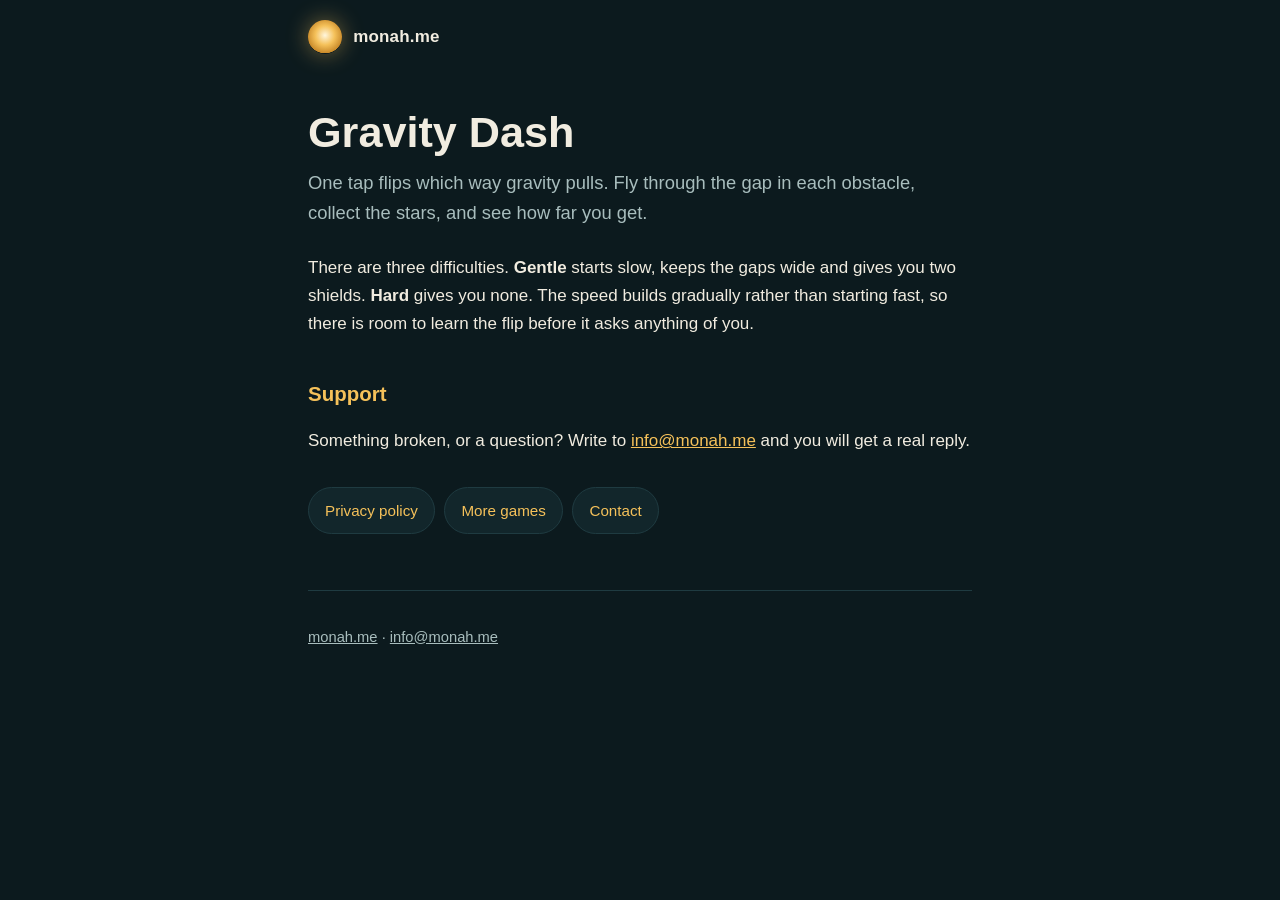
==== gravitydash/index.html @ b09e7050 "Add Gravity Dash pages: support and privacy policy Both stores require a reachable privacy policy be" ====
<!doctype html>
<html lang="en">
<head>
<meta charset="utf-8">
<meta name="viewport" content="width=device-width, initial-scale=1">
<title>Gravity Dash</title>
<meta name="description" content="One tap flips gravity. Dodge the obstacles, collect the stars.">
<link rel="stylesheet" href="../style.css">
</head>
<body>
<header class="site"><span class="mark"></span><a href="../">monah.me</a></header>
<div class="wrap">
  <h1>Gravity Dash</h1>
  <p class="lede">One tap flips which way gravity pulls. Fly through the gap in each obstacle, collect the stars, and see how far you get.</p>

  <p>There are three difficulties. <strong>Gentle</strong> starts slow, keeps the gaps wide and gives you two shields. <strong>Hard</strong> gives you none. The speed builds gradually rather than starting fast, so there is room to learn the flip before it asks anything of you.</p>

  <h2>Support</h2>
  <p>Something broken, or a question? Write to <a href="mailto:info@monah.me">info@monah.me</a> and you will get a real reply.</p>

  <ul class="nav">
    <li><a href="privacy.html">Privacy policy</a></li>
    <li><a href="../">More games</a></li>
    <li><a href="mailto:info@monah.me">Contact</a></li>
  </ul>
  <footer><p><a href="../">monah.me</a> &middot; <a href="mailto:info@monah.me">info@monah.me</a></p></footer>
</div>
</body>
</html>
---- style.css ----
/* Luma Garden - the public site.
   One stylesheet, no build step, no external requests: GitHub Pages serves
   these files exactly as they are. */

:root {
  --night: #0c1a1e;
  --night-soft: #12262b;
  --edge: #1f3b41;
  --cream: #f1ece0;
  --muted: #a8bdbd;
  --gold: #f5c15a;
  --leaf: #7fc0a0;
}

* { box-sizing: border-box; }

body {
  margin: 0;
  background: var(--night);
  color: var(--cream);
  font: 17px/1.65 -apple-system, BlinkMacSystemFont, "Segoe UI", Roboto, sans-serif;
  -webkit-text-size-adjust: 100%;
}

.wrap {
  max-width: 44rem;
  margin: 0 auto;
  padding: 2rem 1.25rem 4rem;
}

header.site {
  display: flex;
  align-items: center;
  gap: .7rem;
  padding: 1.25rem 1.25rem 0;
  max-width: 44rem;
  margin: 0 auto;
}

header.site .mark {
  width: 34px;
  height: 34px;
  border-radius: 50%;
  background: radial-gradient(circle at 50% 45%, #fff6dd 0%, var(--gold) 38%, #c98a2a 70%, transparent 72%);
  box-shadow: 0 0 22px rgba(245, 193, 90, .45);
  flex: none;
}

header.site a { color: var(--cream); text-decoration: none; font-weight: 600; letter-spacing: .01em; }

h1 { font-size: clamp(1.9rem, 6vw, 2.7rem); line-height: 1.15; margin: 1.4rem 0 .6rem; }
h2 { font-size: 1.28rem; margin: 2.4rem 0 .6rem; color: var(--gold); }
h3 { font-size: 1.05rem; margin: 1.6rem 0 .4rem; color: var(--leaf); }

.lede { font-size: 1.15rem; color: var(--muted); margin: 0 0 1.6rem; }

a { color: var(--gold); }
a:hover { color: #ffd88a; }

.card {
  background: var(--night-soft);
  border: 1px solid var(--edge);
  border-radius: 14px;
  padding: 1.1rem 1.25rem;
  margin: 1.5rem 0;
}

.card p:last-child { margin-bottom: 0; }
.card p:first-child { margin-top: 0; }

.nav {
  display: flex;
  flex-wrap: wrap;
  gap: .6rem;
  margin: 2rem 0 0;
  padding: 0;
  list-style: none;
}

.nav a {
  display: block;
  padding: .6rem 1rem;
  border: 1px solid var(--edge);
  border-radius: 999px;
  text-decoration: none;
  font-size: .95rem;
  background: var(--night-soft);
}

.nav a:hover { border-color: var(--gold); }

dl.facts { margin: 1.2rem 0; }
dl.facts dt { color: var(--leaf); font-weight: 600; margin-top: .9rem; }
dl.facts dd { margin: .15rem 0 0; color: var(--cream); }

.note {
  border-left: 3px solid var(--gold);
  padding: .1rem 0 .1rem 1rem;
  color: var(--muted);
  margin: 1.4rem 0;
}

footer {
  border-top: 1px solid var(--edge);
  margin-top: 3.5rem;
  padding-top: 1.2rem;
  color: var(--muted);
  font-size: .92rem;
}

footer a { color: var(--muted); }

.updated { color: var(--muted); font-size: .92rem; margin-top: -.3rem; }

@media (prefers-reduced-motion: no-preference) {
  header.site .mark { animation: glow 4.5s ease-in-out infinite; }
  @keyframes glow {
    0%, 100% { box-shadow: 0 0 18px rgba(245, 193, 90, .35); }
    50%      { box-shadow: 0 0 30px rgba(245, 193, 90, .6); }
  }
}
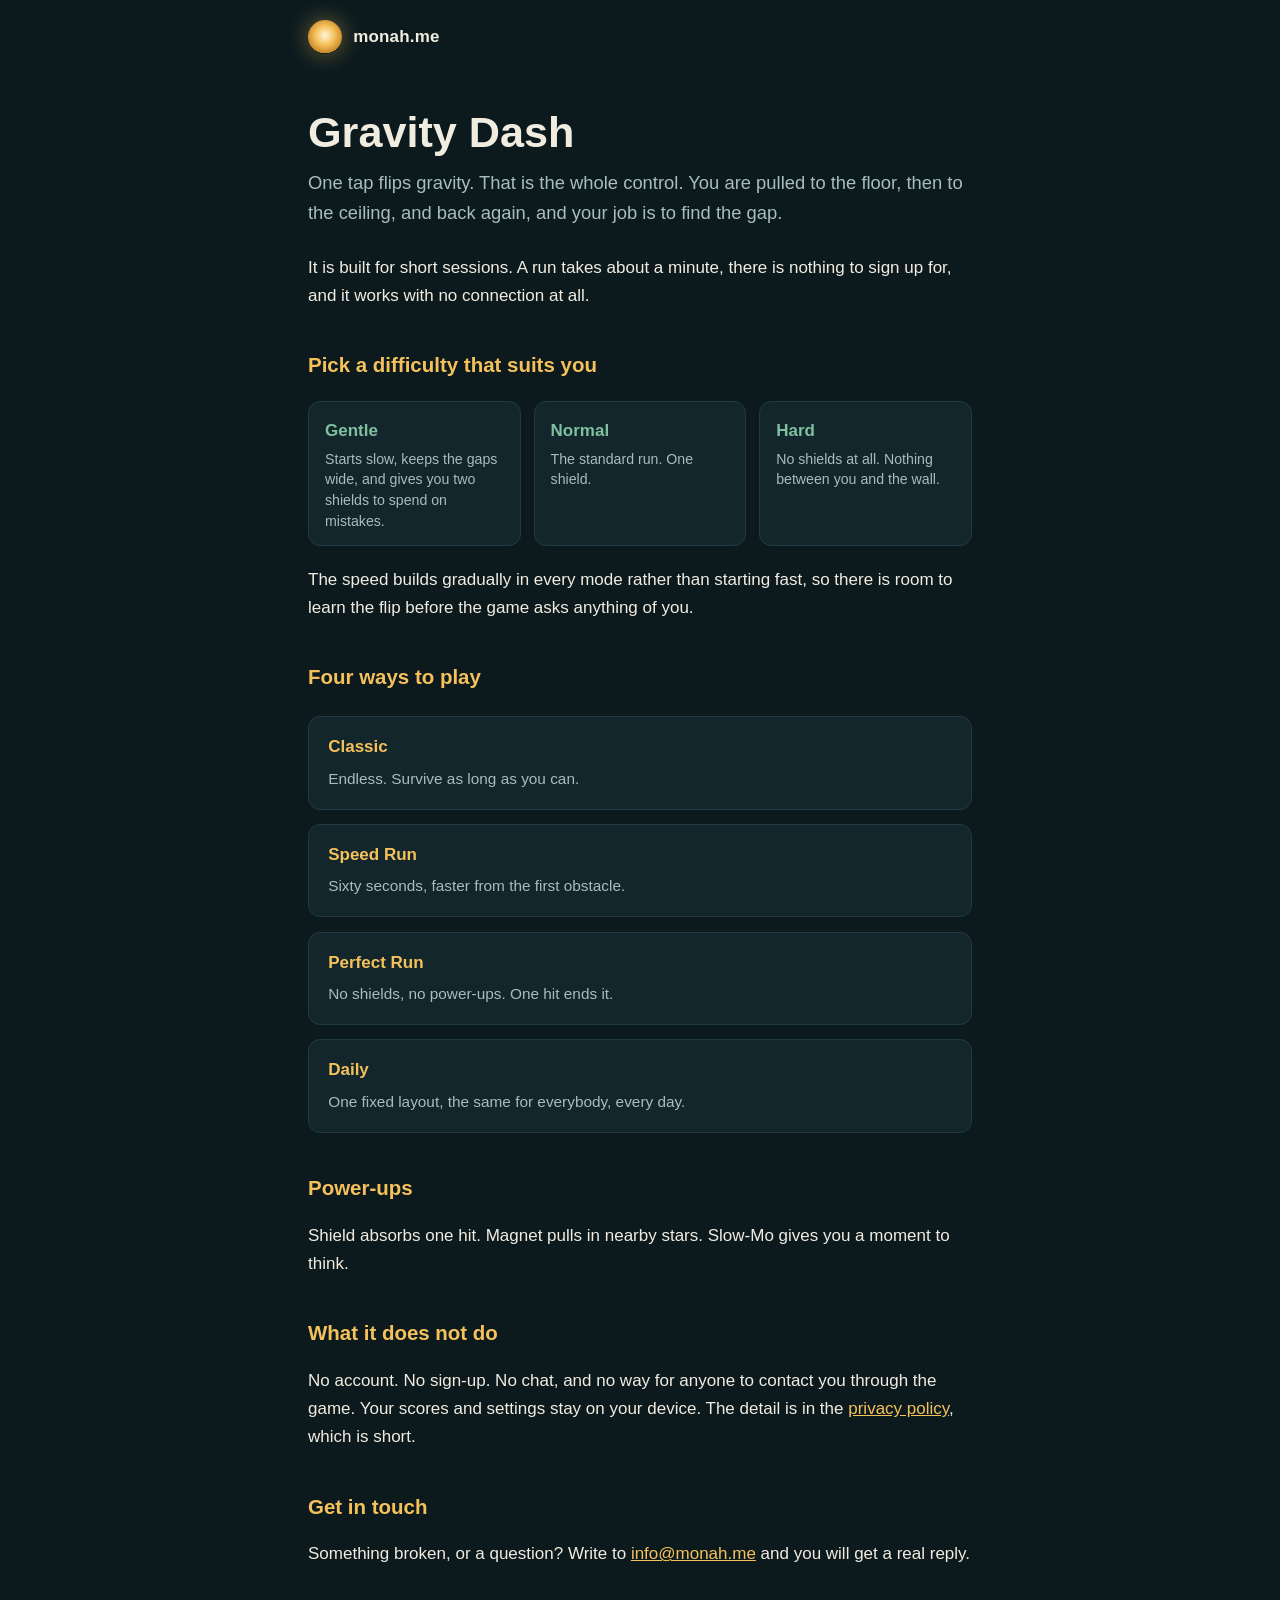
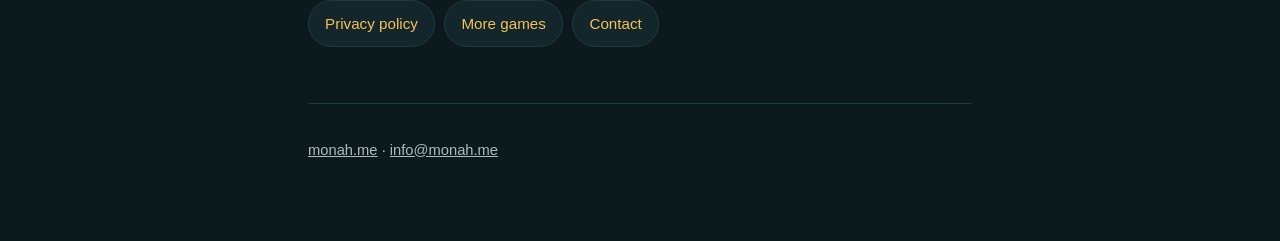
==== commit f4de1139: "Give Gravity Dash a proper page, and list it at home Co-Authored-By: Claude Opus 5 <noreply@anthropi" ====
--- a/gravitydash/index.html
+++ b/gravitydash/index.html
@@ -4,18 +4,53 @@
 <meta charset="utf-8">
 <meta name="viewport" content="width=device-width, initial-scale=1">
 <title>Gravity Dash</title>
-<meta name="description" content="One tap flips gravity. Dodge the obstacles, collect the stars.">
+<meta name="description" content="One tap flips gravity. Fly through the gaps, collect the stars, and see how far you get.">
+<meta property="og:title" content="Gravity Dash">
+<meta property="og:description" content="One tap flips gravity. Four modes, three difficulties, and a speed that builds gradually.">
 <link rel="stylesheet" href="../style.css">
+<style>
+  .modes { display: grid; gap: .9rem; margin: 1.4rem 0; }
+  .mode { padding: 1rem 1.2rem; border-radius: 12px; background: var(--night-soft); border: 1px solid var(--edge); }
+  .mode b { color: var(--gold); display: block; margin-bottom: .2rem; }
+  .mode span { color: var(--muted); font-size: .96rem; }
+  .diff { display: grid; grid-template-columns: repeat(auto-fit, minmax(160px, 1fr)); gap: .8rem; margin: 1.2rem 0; }
+  .diff div { padding: .9rem 1rem; border-radius: 12px; border: 1px solid var(--edge); background: var(--night-soft); }
+  .diff b { color: var(--leaf); }
+  .diff small { display: block; color: var(--muted); margin-top: .25rem; line-height: 1.45; }
+</style>
 </head>
 <body>
 <header class="site"><span class="mark"></span><a href="../">monah.me</a></header>
+
 <div class="wrap">
   <h1>Gravity Dash</h1>
-  <p class="lede">One tap flips which way gravity pulls. Fly through the gap in each obstacle, collect the stars, and see how far you get.</p>
+  <p class="lede">One tap flips gravity. That is the whole control. You are pulled to the floor, then to the ceiling, and back again, and your job is to find the gap.</p>
 
-  <p>There are three difficulties. <strong>Gentle</strong> starts slow, keeps the gaps wide and gives you two shields. <strong>Hard</strong> gives you none. The speed builds gradually rather than starting fast, so there is room to learn the flip before it asks anything of you.</p>
+  <p>It is built for short sessions. A run takes about a minute, there is nothing to sign up for, and it works with no connection at all.</p>
 
-  <h2>Support</h2>
+  <h2>Pick a difficulty that suits you</h2>
+  <div class="diff">
+    <div><b>Gentle</b><small>Starts slow, keeps the gaps wide, and gives you two shields to spend on mistakes.</small></div>
+    <div><b>Normal</b><small>The standard run. One shield.</small></div>
+    <div><b>Hard</b><small>No shields at all. Nothing between you and the wall.</small></div>
+  </div>
+  <p>The speed builds gradually in every mode rather than starting fast, so there is room to learn the flip before the game asks anything of you.</p>
+
+  <h2>Four ways to play</h2>
+  <div class="modes">
+    <div class="mode"><b>Classic</b><span>Endless. Survive as long as you can.</span></div>
+    <div class="mode"><b>Speed Run</b><span>Sixty seconds, faster from the first obstacle.</span></div>
+    <div class="mode"><b>Perfect Run</b><span>No shields, no power-ups. One hit ends it.</span></div>
+    <div class="mode"><b>Daily</b><span>One fixed layout, the same for everybody, every day.</span></div>
+  </div>
+
+  <h2>Power-ups</h2>
+  <p>Shield absorbs one hit. Magnet pulls in nearby stars. Slow-Mo gives you a moment to think.</p>
+
+  <h2>What it does not do</h2>
+  <p>No account. No sign-up. No chat, and no way for anyone to contact you through the game. Your scores and settings stay on your device. The detail is in the <a href="privacy.html">privacy policy</a>, which is short.</p>
+
+  <h2>Get in touch</h2>
   <p>Something broken, or a question? Write to <a href="mailto:info@monah.me">info@monah.me</a> and you will get a real reply.</p>
 
   <ul class="nav">
